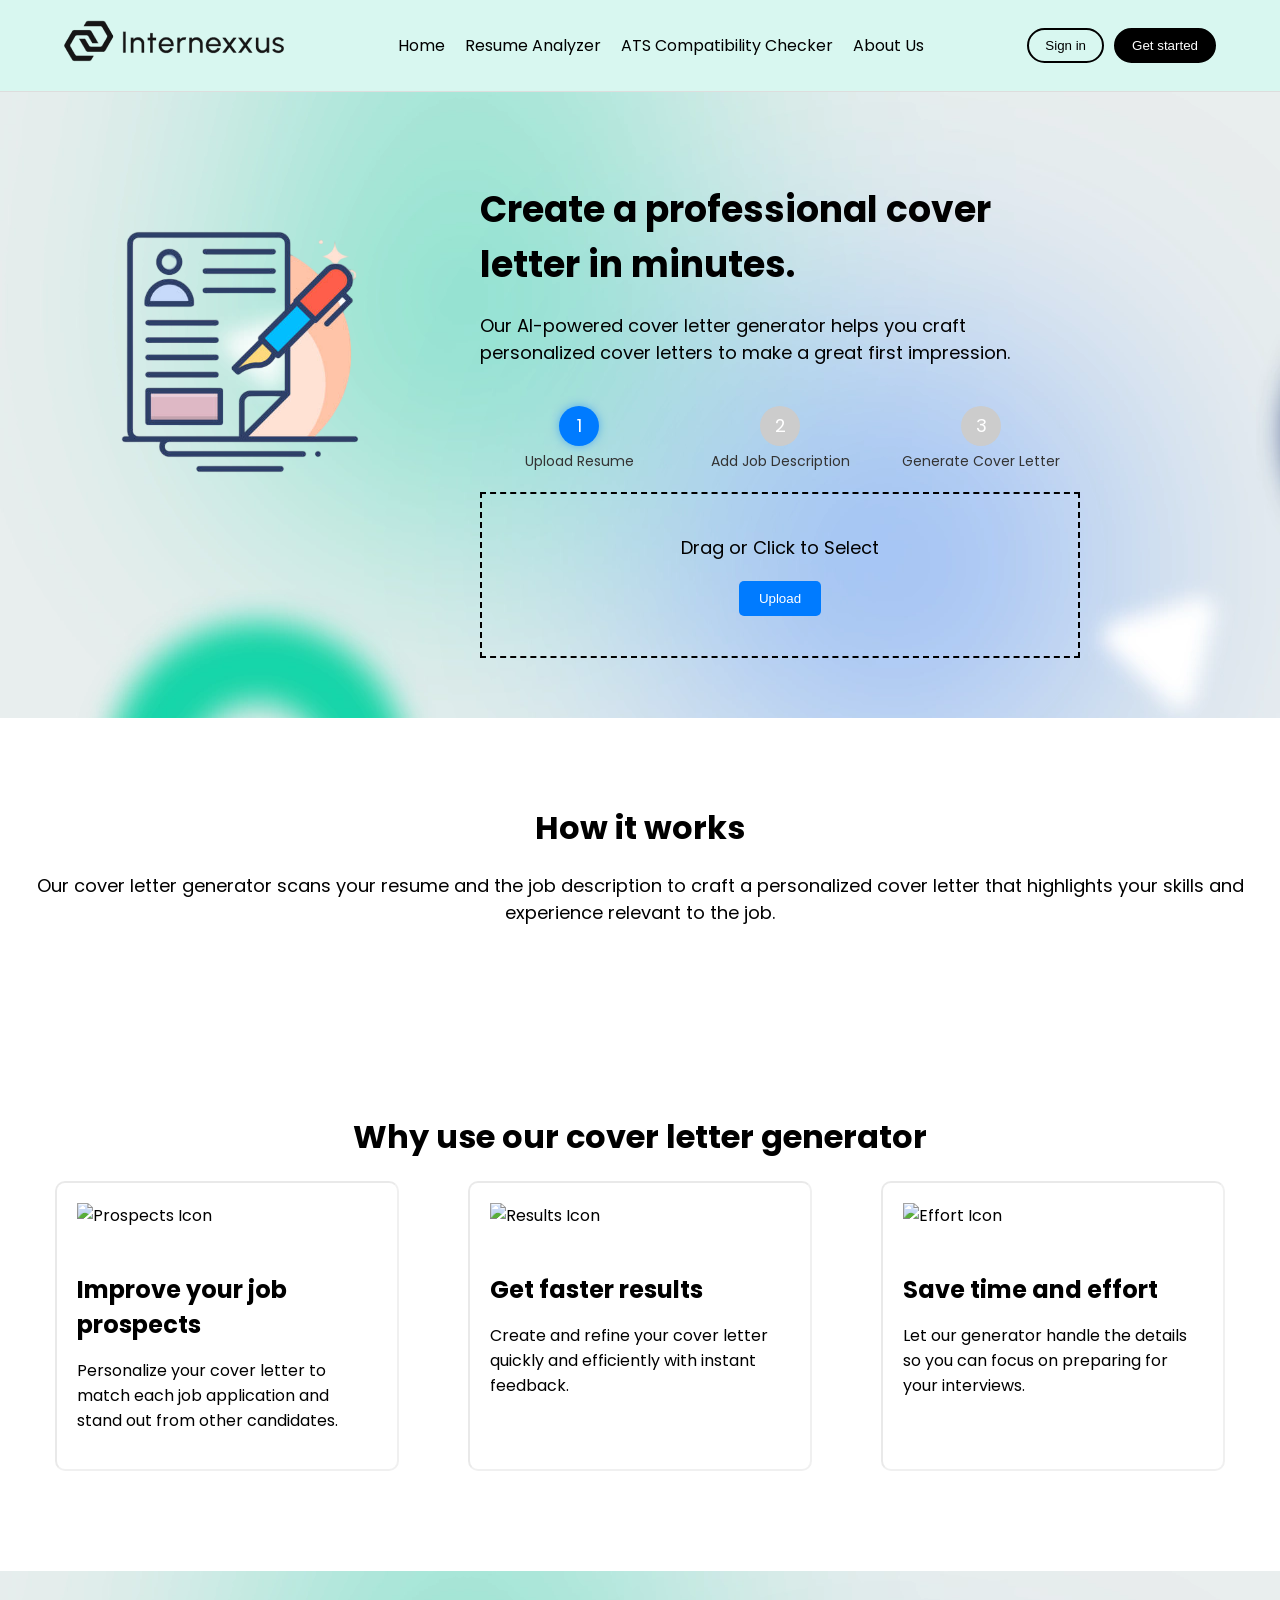
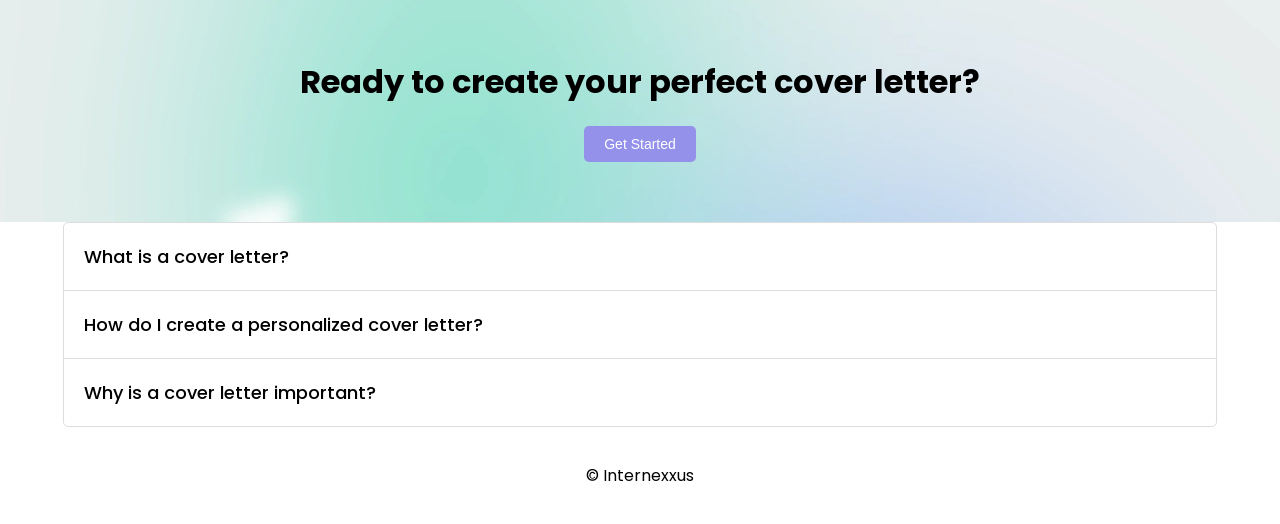
==== landing.html @ 019ba77e "Add files via upload" ====
<!DOCTYPE html>
<html lang="en">
<head>
    <meta charset="UTF-8">
    <meta name="viewport" content="width=device-width, initial-scale=1.0">
    <title>Internexxus Cover Letter Generator</title>
    <link rel="stylesheet" href="styles.css">
    <link rel="preconnect" href="https://fonts.googleapis.com">
    <link rel="preconnect" href="https://fonts.gstatic.com" crossorigin>
    <link href="https://fonts.googleapis.com/css2?family=Lato:ital,wght@0,100;0,300;0,400;0,700;0,900;1,100;1,300;1,400;1,700;1,900&family=Poppins:ital,wght@0,100;0,200;0,300;0,400;0,500;0,600;0,700;0,800;0,900&display=swap" rel="stylesheet">
</head>
<body>
    <header>
        <div class="container">
            <div class="logo">
                <a href="https://internexxus.com">
                    <img width="220" height="42" src="logo.jpg" alt="Logo">
                </a>
            </div>
            <nav>
                <ul>
                    <li><a href="#">Home</a></li>
                    <li><a href="../Resume Analyser/landing.html">Resume Analyzer</a></li>
                    <li><a href="../ATS Compatibility Checker/landing.html">ATS Compatibility Checker</a></li>
                    <li><a href="#">About Us</a></li>
                </ul>
            </nav>
            <div class="auth-buttons">
                <button class="sign-in">Sign in</button>
                <button class="get-started">Get started</button>
            </div>
        </div>
    </header>
    <main>
        <section class="hero">
            <div class="hero-content">
                <img src="cover-letter.jpg" alt="Cover Letter Image">
                <div class="hero-text">
                    <h1>Create a professional cover letter in minutes.</h1>
                    <p>Our AI-powered cover letter generator helps you craft personalized cover letters to make a great first impression.</p>
                    <div class="progress-bar" id="progress-bar">
                        <div class="step active" id="step1">
                            <div class="circle">1</div>
                            <div class="label">Upload Resume</div>
                        </div>
                        <div class="step" id="step2">
                            <div class="circle">2</div>
                            <div class="label">Add Job Description</div>
                        </div>
                        <div class="step" id="step3">
                            <div class="circle">3</div>
                            <div class="label">Generate Cover Letter</div>
                        </div>
                    </div>
                    <div class="upload-box">
                        <p>Drag or Click to Select</p>
                        <button class="upload-button">Upload</button>
                    </div>
                </div>
            </div>
        </section>
        <section class="how-it-works">
            <h2>How it works</h2>
            <p>Our cover letter generator scans your resume and the job description to craft a personalized cover letter that highlights your skills and experience relevant to the job.</p>

        </section>
        <section class="why-use">
            <h2>Why use our cover letter generator</h2>
            <div class="benefits">
                <div class="benefit">
                    <img src="https://encrypted-tbn0.gstatic.com/images?q=tbn:ANd9GcQJGIEd_79KSWPXqAL6HQNlNXz_BHQKpB6tfA&s" alt="Prospects Icon">
                    <h3>Improve your job prospects</h3>
                    <p>Personalize your cover letter to match each job application and stand out from other candidates.</p>
                </div>
                <div class="benefit">
                    <img src="https://encrypted-tbn0.gstatic.com/images?q=tbn:ANd9GcRc5_fQTneIy0rnSyswhRLUXJNbB3VPs0N-QQ&s" alt="Results Icon">
                    <h3>Get faster results</h3>
                    <p>Create and refine your cover letter quickly and efficiently with instant feedback.</p>
                </div>
                <div class="benefit">
                    <img src="https://cdn-icons-png.flaticon.com/512/1451/1451817.png" alt="Effort Icon">
                    <h3>Save time and effort</h3>
                    <p>Let our generator handle the details so you can focus on preparing for your interviews.</p>
                </div>
            </div>
        </section>
        <section class="cta">
            <h2>Ready to create your perfect cover letter?</h2>
            <button class="cta-button">Get Started</button>
        </section>
        <section class="faq">
            <div class="faq-item">
                <h3 class="faq-question">What is a cover letter?</h3>
                <div class="faq-answer">
                    <p>A cover letter is a document that accompanies your resume and introduces you to potential employers. It highlights your most relevant skills and experiences, and explains why you're the best fit for the job. A well-crafted cover letter can help you stand out from other applicants and increase your chances of getting an interview.</p>
                </div>
            </div>
            <div class="faq-item">
                <h3 class="faq-question">How do I create a personalized cover letter?</h3>
                <div class="faq-answer">
                    <p>Using our cover letter generator, you can create a personalized cover letter by uploading your resume and the job description. The generator will analyze the documents and craft a cover letter that highlights your most relevant skills and experiences for the specific job.</p>
                </div>
            </div>
            <div class="faq-item">
                <h3 class="faq-question">Why is a cover letter important?</h3>
                <div class="faq-answer">
                    <p>A cover letter provides an opportunity to showcase your personality, enthusiasm, and communication skills. It allows you to explain how your background and experiences make you a great fit for the job, which can help you stand out from other candidates and increase your chances of getting an interview.</p>
                </div>
            </div>  
        </section>
        <footer>
            <p>© Internexxus</p>
        </footer>    
    </main>
    <script src="app.js"></script>
</body>
</html>
---- styles.css ----
body {
    font-family: "Poppins";
    margin: 0;
    padding: 0;
}

header {
    background: #D8F7F0;
    padding: 20px 0;
    border-bottom: 1px solid #ddd;
}

.container {
    width: 90%;
    max-width: 1200px;
    margin: 0 auto;
    display: flex;
    justify-content: space-between;
    align-items: center;
}

.logo {
    font-size: 24px;
    font-weight: bold;
}

nav ul {
    list-style: none;
    margin: 0;
    padding: 0;
    display: flex;
}

nav ul li {
    margin-left: 20px;
}

nav ul li a {
    text-decoration: none;
    color: #000;
    font-size: 16px;
}

.auth-buttons {
    display: flex;
}

.auth-buttons button {
    background: none;
    border: 2px solid #000;
    padding: 8px 16px;
    margin-left: 10px;
    cursor: pointer;
    border-radius: 40px;
}

.auth-buttons .get-started {
    background: #000;
    color: #fff;
    
}

.hero {
    display: flex;
    justify-content: center;
    align-items: center;
    padding: 60px 20px;
    background-image: url('backdrop.jpg');
    object-fit:contain;
}

.hero-content {
    display: flex;
    max-width: 1200px;
    width: 100%;
}

.hero img {
    width: 400px;
    height: auto;
    margin-right: 40px;
    height: fit-content;

}

.hero-text {
    max-width: 600px;
}

.hero-text h1 {
    font-size: 36px;
    margin-bottom: 20px;
}

.hero-text p {
    font-size: 18px;
    margin-bottom: 40px;
}

.progress-bar {
    display: flex;
    justify-content: space-between;
    margin-bottom: 20px;
}

.step {
    display: flex;
    flex-direction: column;
    align-items: center;
    width: 33%;
}

.step .circle {
    width: 40px;
    height: 40px;
    border-radius: 50%;
    background-color: #cccccc;
    display: flex;
    justify-content: center;
    align-items: center;
    color: #ffffff;
    font-size: 18px;
    margin-bottom: 5px;
}

.step.active .circle {
    background-color: #007bff;
    box-shadow: 0 0 10px rgba(0, 123, 255, 0.5);
}

.step .label {
    font-size: 14px;
    color: #333333;
}

.upload-section,
.job-section,
.results-section {
    border: 1px dashed #007bff;
    border-radius: 8px;
    padding: 20px;
    background-color: #f9fafb;
}

.upload-section h2,
.job-section h2,
.results-section h2 {
    font-size: 18px;
    margin-bottom: 20px;
}

.upload-box {
    border: 2px dashed rgb(0, 0, 0);
    padding: 40px;
    text-align: center;
}

.upload-box p {
    margin: 0 0 20px;
}

.upload-button {
    background-color: #007bff;
    color: #fff;
    padding: 10px 20px;
    border: none;
    border-radius: 5px;
    cursor: pointer;
}

.how-it-works, .why-use {
    padding: 60px 20px;
    text-align: center;
    background-image: ur;
    
}

.how-it-works h2, .why-use h2 {
    font-size: 32px;
    margin-bottom: 20px;
}

.how-it-works p {
    font-size: 18px;
    margin-bottom: 40px;
}

.features, .benefits {
    display: flex;
    justify-content: space-around;
    flex-wrap: wrap;
}

.feature, .benefit {
    max-width: 300px;
    text-align: left;
    margin-bottom: 40px;
    border: 2px inset rgba(0, 0, 0, 0.088);
    border-radius: 10px;
    padding:20px;
}

.feature img, .benefit img {
    width: 50px;
    height: auto;
    margin-bottom: 20px;
}

.feature h3, .benefit h3 {
    font-size: 24px;
    margin-bottom: 10px;
}

.feature p, .benefit p {
    font-size: 16px;
}

.cta {
    background-image:url(backdrop.jpg);
    object-fit: fill;
    color: black;
    padding: 60px 20px;
    text-align: center;
}

.cta h2 {
    font-size: 32px;
    margin-bottom: 20px;
}

.cta-button {
    background-color: #9391ea;
    color: white;
    padding: 10px 20px;
    border: none;
    border-radius: 5px;
    cursor: pointer;
    font-size: 14px;
}

.faq {
    margin: auto;
    width: 90%;
    max-width: 1315px;
    padding: auto;
    text-align: justify;
    border: 1px solid #ddd;
    border-radius: 5px;
    background-color: #fff;
}

.faq-item {
    margin-bottom: 10px;
    border-bottom: 1px solid #ddd;
}

.faq-item:last-child {
    border-bottom: none;
}

.faq-question {
    font-size: 18px;
    font-weight: 500;
    margin: 10px;
    cursor: pointer;
    padding: 10px;
    background-color: #fff;
    text-align: center;
    display: flex;
    justify-content: space-between;
    align-items: center;
}

.faq-question:hover {
    background-color: #9cb0f3db;
    border-radius: 5px;
}

.faq-answer {
    display: none;
    padding: 15px;
    background-color: #fff;
}

.faq-answer p {
    margin: 0;
    font-size: 16px;
}

.faq-item.active .faq-answer {
    display: block;
}

.faq-item.active .faq-question {
    background-color: #f1f1f1;
}

footer {
    padding: 20px 0;
    text-align: center;
  }

@media (max-width: 768px) {
    .hero-content {
        flex-direction: column;
    }

    .how-it-works .steps,
    .why-use .benefits {
        flex-direction: column;
        align-items: center;
    }
    
    .how-it-works .step,
    .why-use .benefit {
        max-width: 90%;
        text-align: center;
    }

    header ul {
        flex-direction: column;
    }

    header ul li {
        margin: 10px 0;
    }

    .faq-question {
        text-align: left;
    }
}
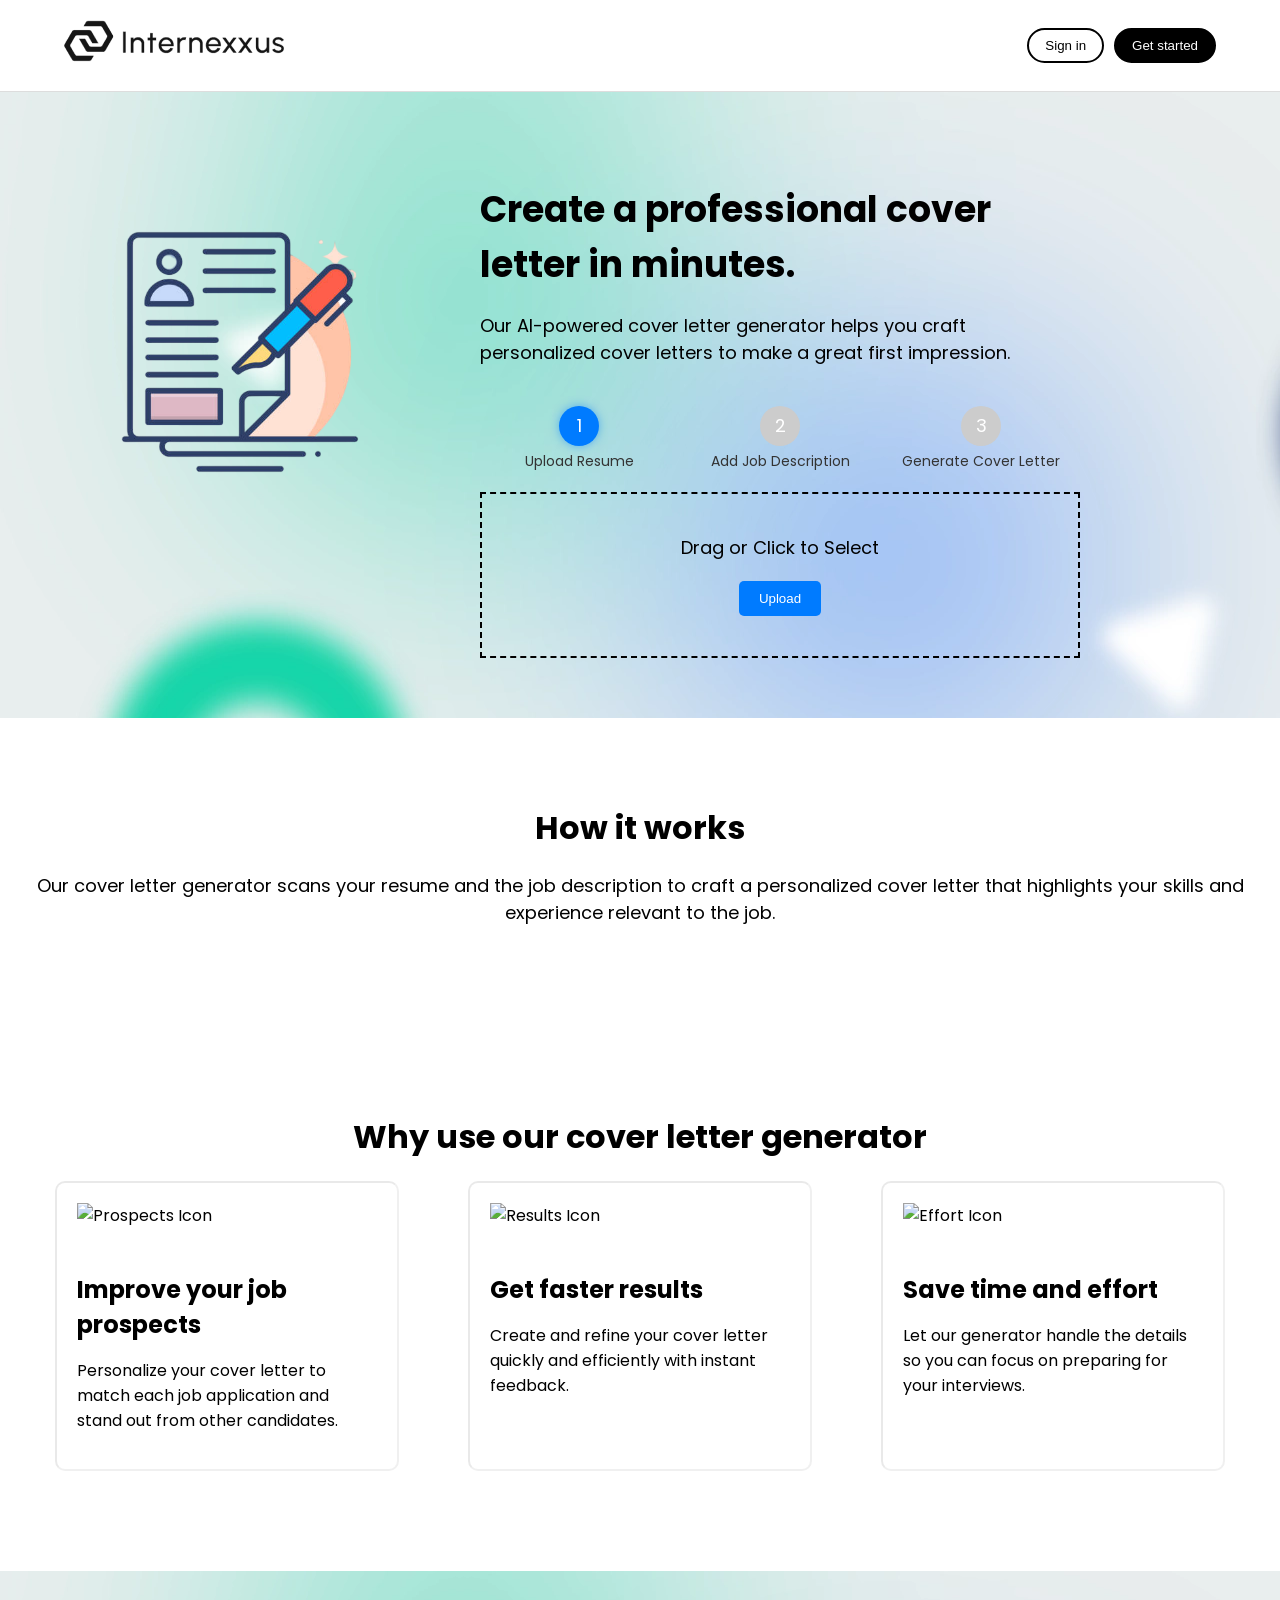
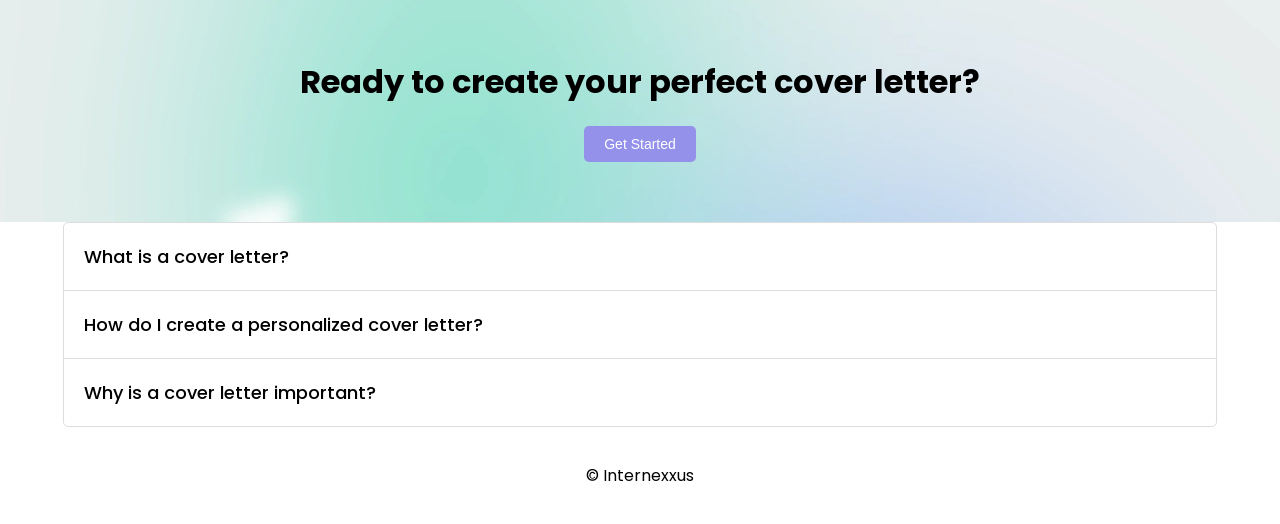
==== commit 6bf63a54: "Add files via upload" ====
--- a/landing.html
+++ b/landing.html
@@ -17,14 +17,6 @@
                     <img width="220" height="42" src="logo.jpg" alt="Logo">
                 </a>
             </div>
-            <nav>
-                <ul>
-                    <li><a href="#">Home</a></li>
-                    <li><a href="../Resume Analyser/landing.html">Resume Analyzer</a></li>
-                    <li><a href="../ATS Compatibility Checker/landing.html">ATS Compatibility Checker</a></li>
-                    <li><a href="#">About Us</a></li>
-                </ul>
-            </nav>
             <div class="auth-buttons">
                 <button class="sign-in">Sign in</button>
                 <button class="get-started">Get started</button>
@@ -54,7 +46,12 @@
                     </div>
                     <div class="upload-box">
                         <p>Drag or Click to Select</p>
-                        <button class="upload-button">Upload</button>
+                        <input type="file" id="resume-upload" style="display: none;">
+                        <button class="upload-button" id="upload-button">Upload</button>
+                    </div>
+                    <div class="job-description-box" id="job-description-box" style="display:none;">
+                        <textarea id="job-description" placeholder="Paste job description here"></textarea>
+                        <button class="generate-button" id="generate-button">Generate</button>
                     </div>
                 </div>
             </div>
@@ -62,7 +59,6 @@
         <section class="how-it-works">
             <h2>How it works</h2>
             <p>Our cover letter generator scans your resume and the job description to craft a personalized cover letter that highlights your skills and experience relevant to the job.</p>
-
         </section>
         <section class="why-use">
             <h2>Why use our cover letter generator</h2>
@@ -112,6 +108,17 @@
             <p>© Internexxus</p>
         </footer>    
     </main>
+
+    <!-- Firebase SDKs: Ensure these are loaded before your script -->
+    <script src="https://www.gstatic.com/firebasejs/10.13.0/firebase-app.js"></script>
+    <script src="https://www.gstatic.com/firebasejs/10.13.0/firebase-auth.js"></script>
+    <script src="https://www.gstatic.com/firebasejs/10.13.0/firebase-firestore.js"></script>
+    <script src="https://www.gstatic.com/firebasejs/10.13.0/firebase-analytics.js"></script>
+
+    <!-- Stripe.js -->
+    <script src="https://js.stripe.com/v3/"></script>
+
+    <!-- Your Custom Script -->
     <script src="app.js"></script>
 </body>
 </html>
--- a/styles.css
+++ b/styles.css
@@ -5,7 +5,7 @@
 }
 
 header {
-    background: #D8F7F0;
+    background: white;
     padding: 20px 0;
     border-bottom: 1px solid #ddd;
 }
